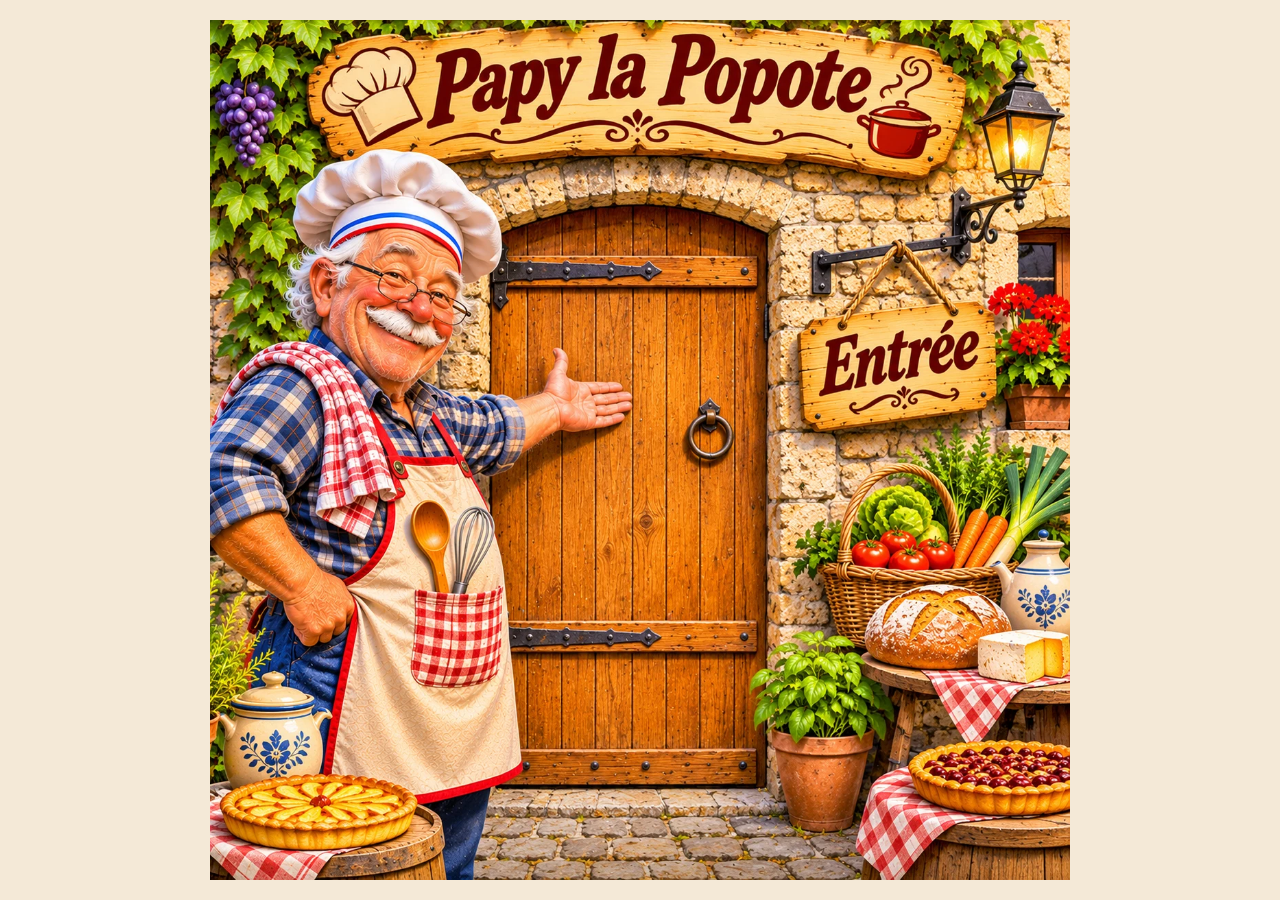
==== index.html @ 2a914284 "Papy la Popote : entrée, cuisine et livres de recettes Co-Authored-By: Claude Opus 5.5 <noreply@anth" ====
<!doctype html>
<html lang="fr">
<head>
<meta charset="utf-8">
<meta name="viewport" content="width=device-width, initial-scale=1">
<title>Papy la Popote — Entrée</title>
<style>
  * { box-sizing: border-box; }
  body { margin: 0; min-height: 100vh; display: grid; place-items: center; background: #f4e9d7; font-family: Georgia, serif; }
  .scene { position: relative; width: min(100vw, 100vh, 860px); aspect-ratio: 1; overflow: hidden; isolation: isolate; }
  .scene img { display: block; width: 100%; height: 100%; position: absolute; inset: 0; object-fit: cover; user-select: none; pointer-events: none; }

  /* Étape 1 : la porte s'ouvre lentement (4,5 s) */
  .ouverte { opacity: 0; transition: opacity 4.5s ease-in-out; }
  .scene.est-ouverte .ouverte { opacity: 1; }

  /* Étape 2 : on entre dans la cuisine (fondu, avec un léger zoom comme si l'on avançait) */
  .cuisine { opacity: 0; transform: scale(1.06); transition: opacity 2.2s ease, transform 3s ease-out; }
  .scene.dans-cuisine .cuisine { opacity: 1; transform: scale(1); }

  /* Zones cliquables : le panneau « Entrée » et la porte elle-même */
  .entree { position: absolute; border: 0; padding: 0; background: transparent; cursor: pointer; z-index: 2; }
  .entree.panneau { left: 68%; top: 31%; width: 24%; height: 18%; }
  .entree.porte { left: 33%; top: 21%; width: 32%; height: 68%; }
  .entree:focus-visible { outline: 4px solid #ffe16a; outline-offset: 3px; border-radius: 8px; }
  .scene.est-ouverte .entree { display: none; }

  /* Invitation discrète à cliquer, sur le panneau « Entrée » */
  .halo { position: absolute; left: 68%; top: 31%; width: 24%; height: 18%; border-radius: 14px; z-index: 1; pointer-events: none;
          box-shadow: 0 0 0 0 rgba(255,225,106,.7); animation: halo 2.4s ease-out infinite; }
  .scene.est-ouverte .halo { display: none; }
  @keyframes halo { 0% { box-shadow: 0 0 0 0 rgba(255,225,106,.65); } 70%, 100% { box-shadow: 0 0 0 18px rgba(255,225,106,0); } }

  .ressortir { position: absolute; right: 2%; bottom: 2%; z-index: 3; border: 0; background: #6c2818; color: white; padding: .7em 1em; border-radius: 10px;
               font: 600 15px system-ui, sans-serif; cursor: pointer; opacity: 0; pointer-events: none; transition: opacity .4s; }
  .scene.terminee .ressortir { opacity: 1; pointer-events: auto; }


  /* Les deux livres de la table, cliquables une fois dans la cuisine */
  .livre-lien { position: absolute; z-index: 2; border-radius: 6px; display: none; }
  .livre-lien.sale { left: 38.5%; top: 50.5%; width: 26.5%; height: 24%; }
  .livre-lien.sucre { left: 66.5%; top: 50.5%; width: 26.5%; height: 24%; }
  .scene.terminee .livre-lien { display: block; }
  .livre-lien:hover, .livre-lien:focus-visible { box-shadow: 0 0 0 4px rgba(255,225,106,.9), 0 0 26px 8px rgba(255,225,106,.55); outline: none; }
  .livre-lien span { position: absolute; left: 50%; bottom: -2.2em; transform: translateX(-50%); white-space: nowrap; background: #6c2818; color: #fff;
                     font: 600 14px system-ui, sans-serif; padding: .35em .7em; border-radius: 8px; opacity: 0; transition: opacity .25s; pointer-events: none; }
  .livre-lien:hover span, .livre-lien:focus-visible span { opacity: 1; }
  @media (hover: none) { .scene.terminee .livre-lien { animation: halo 2.4s ease-out infinite; } }
  .scene.sans-transition img { transition: none !important; }
  @media (prefers-reduced-motion: reduce) {
    .ouverte, .cuisine { transition-duration: .01ms; }
    .cuisine { transform: none; }
    .halo { animation: none; }
  }
</style>
</head>
<body>
<main class="scene" id="scene" aria-label="Entrée de la cuisine de Papy la Popote">
  <img src="images/porte-fermee.webp" alt="Papy la Popote devant la porte fermée de sa cuisine">
  <img class="ouverte" src="images/porte-ouverte.webp" alt="" aria-hidden="true">
  <img class="cuisine" src="images/cuisine.webp" alt="" aria-hidden="true">
  <span class="halo" aria-hidden="true"></span>
  <button class="entree panneau" id="entree" aria-label="Ouvrir la porte et entrer dans la cuisine" title="Entrer"></button>
  <button class="entree porte" tabindex="-1" aria-hidden="true" title="Entrer"></button>
  <a class="livre-lien sale" href="livres/recettes-salees-france.html" aria-label="Ouvrir le livre « Recettes salées »"><span>Ouvrir les recettes salées</span></a>
  <a class="livre-lien sucre" href="livres/recettes-sucrees-france.html" aria-label="Ouvrir le livre « Recettes sucrées »"><span>Ouvrir les recettes sucrées</span></a>
  <button class="ressortir" id="ressortir">Ressortir</button>
</main>
<script>
const scene = document.getElementById('scene');
const imgs = scene.querySelectorAll('img');
const ressortir = document.getElementById('ressortir');
const lent = !matchMedia('(prefers-reduced-motion: reduce)').matches;
let minuteurs = [];
function plus_tard(fn, ms) { minuteurs.push(setTimeout(fn, lent ? ms : 0)); }
function annuler() { minuteurs.forEach(clearTimeout); minuteurs = []; }

function entrer() {
  annuler();
  scene.classList.add('est-ouverte');                 // 1. la porte s'ouvre (4,5 s)
  plus_tard(() => {                                    // 2. dès que la porte est ouverte, la cuisine apparaît en fondu
    scene.classList.add('dans-cuisine');
    imgs[0].alt = ''; imgs[2].alt = "La cuisine de Papy la Popote, avec les livres « Recettes salées » et « Recettes sucrées » sur la table";
    imgs[2].removeAttribute('aria-hidden');
  }, 4500);
  plus_tard(() => scene.classList.add('terminee'), 7000);
}
scene.querySelectorAll('.entree').forEach(b => b.addEventListener('click', entrer));

ressortir.addEventListener('click', () => {           // retour devant la porte fermée
  annuler();
  scene.classList.remove('est-ouverte', 'dans-cuisine', 'terminee');
  imgs[0].alt = 'Papy la Popote devant la porte fermée de sa cuisine';
  imgs[2].alt = ''; imgs[2].setAttribute('aria-hidden', 'true');
  document.getElementById('entree').focus();
});

// Retour d'un livre (index.html#cuisine) : on arrive directement dans la cuisine
if (location.hash === '#cuisine') {
  scene.classList.add('sans-transition', 'est-ouverte', 'dans-cuisine', 'terminee');
  requestAnimationFrame(() => requestAnimationFrame(() => scene.classList.remove('sans-transition')));
  imgs[0].alt = ''; imgs[2].alt = "La cuisine de Papy la Popote, avec les livres « Recettes salées » et « Recettes sucrées » sur la table";
  imgs[2].removeAttribute('aria-hidden');
  history.replaceState(null, '', location.pathname);
}

// Précharger les images suivantes pour que les fondus soient fluides
[...imgs].forEach(i => { i.decoding = 'async'; });
</script>
</body>
</html>
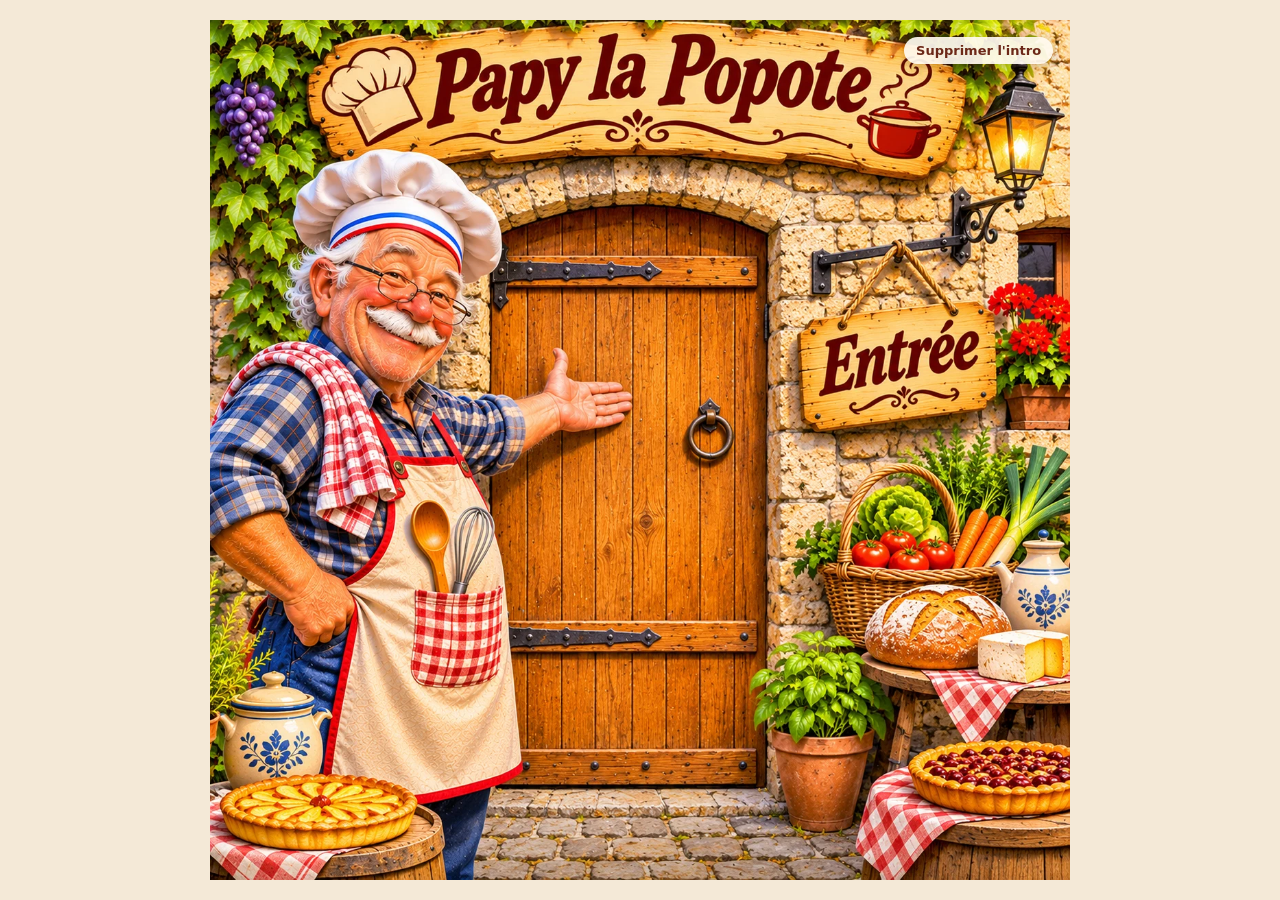
==== commit 42e15aec: "Page d'accueil : annotation « Supprimer l'intro » Co-Authored-By: Claude Opus 5.5 <noreply@anthropic" ====
--- a/index.html
+++ b/index.html
@@ -4,6 +4,14 @@
 <meta charset="utf-8">
 <meta name="viewport" content="width=device-width, initial-scale=1">
 <title>Papy la Popote — Entrée</title>
+<meta name="theme-color" content="#6c2818">
+<link rel="manifest" href="manifest.webmanifest">
+<link rel="icon" type="image/png" href="icones/favicon-48.png?v=20261115">
+<link rel="apple-touch-icon" href="icones/apple-touch-icon.png?v=20261115">
+<meta name="apple-mobile-web-app-capable" content="yes">
+<meta name="mobile-web-app-capable" content="yes">
+<meta name="apple-mobile-web-app-title" content="Papy la Popote">
+<meta name="apple-mobile-web-app-status-bar-style" content="black-translucent">
 <style>
   * { box-sizing: border-box; }
   body { margin: 0; min-height: 100vh; display: grid; place-items: center; background: #f4e9d7; font-family: Georgia, serif; }
@@ -35,11 +43,17 @@
                font: 600 15px system-ui, sans-serif; cursor: pointer; opacity: 0; pointer-events: none; transition: opacity .4s; }
   .scene.terminee .ressortir { opacity: 1; pointer-events: auto; }
 
+  /* Annotation « Supprimer l'intro » : on arrive ensuite directement dans la cuisine */
+  .intro { position: absolute; right: 2%; top: 2%; z-index: 3; border: 0; border-radius: 999px; padding: .45em .9em; cursor: pointer;
+           font: 600 13px system-ui, sans-serif; background: rgba(255,250,240,.92); color: #6c2818; box-shadow: 0 2px 10px rgba(60,30,10,.25); }
+  .intro:hover, .intro:focus-visible { background: #6c2818; color: #fff; outline: none; }
+  .scene.est-ouverte .intro { display: none; }
 
-  /* Les deux livres de la table, cliquables une fois dans la cuisine */
+  /* Les trois livres de la table, cliquables une fois dans la cuisine */
   .livre-lien { position: absolute; z-index: 2; border-radius: 6px; display: none; }
-  .livre-lien.sale { left: 38.5%; top: 50.5%; width: 26.5%; height: 24%; }
-  .livre-lien.sucre { left: 66.5%; top: 50.5%; width: 26.5%; height: 24%; }
+  .livre-lien.sale { left: 20%; top: 51%; width: 24.5%; height: 25%; }
+  .livre-lien.sucre { left: 44.7%; top: 51%; width: 24.5%; height: 25%; }
+  .livre-lien.outremer { left: 69.3%; top: 51%; width: 27.3%; height: 25%; }
   .scene.terminee .livre-lien { display: block; }
   .livre-lien:hover, .livre-lien:focus-visible { box-shadow: 0 0 0 4px rgba(255,225,106,.9), 0 0 26px 8px rgba(255,225,106,.55); outline: none; }
   .livre-lien span { position: absolute; left: 50%; bottom: -2.2em; transform: translateX(-50%); white-space: nowrap; background: #6c2818; color: #fff;
@@ -47,6 +61,18 @@
   .livre-lien:hover span, .livre-lien:focus-visible span { opacity: 1; }
   @media (hover: none) { .scene.terminee .livre-lien { animation: halo 2.4s ease-out infinite; } }
   .scene.sans-transition img { transition: none !important; }
+
+  /* Barre d'outils : installation et état hors ligne */
+  .outils { position: fixed; left: 50%; bottom: max(10px, env(safe-area-inset-bottom)); transform: translateX(-50%); z-index: 10;
+            display: flex; gap: 8px; flex-wrap: wrap; justify-content: center; width: max-content; max-width: 96vw; }
+  .puce { border: 0; border-radius: 999px; padding: .5em .9em; font: 600 14px system-ui, sans-serif; background: rgba(255,250,240,.94); color: #6c2818;
+          box-shadow: 0 2px 10px rgba(60,30,10,.25); }
+  button.puce { background: #6c2818; color: #fff; cursor: pointer; }
+  .puce[hidden] { display: none; }
+  .aide-ios { position: fixed; inset: 0; z-index: 20; display: grid; place-items: center; background: rgba(40,20,10,.55); padding: 16px; }
+  .aide-ios[hidden] { display: none; }
+  .aide-ios div { max-width: 360px; background: #fffaf0; border-radius: 16px; padding: 22px; font: 16px/1.5 system-ui, sans-serif; color: #3a2414; text-align: center; }
+  .aide-ios b { color: #6c2818; } .aide-ios button { margin-top: 14px; }
   @media (prefers-reduced-motion: reduce) {
     .ouverte, .cuisine { transition-duration: .01ms; }
     .cuisine { transform: none; }
@@ -58,14 +84,27 @@
 <main class="scene" id="scene" aria-label="Entrée de la cuisine de Papy la Popote">
   <img src="images/porte-fermee.webp" alt="Papy la Popote devant la porte fermée de sa cuisine">
   <img class="ouverte" src="images/porte-ouverte.webp" alt="" aria-hidden="true">
-  <img class="cuisine" src="images/cuisine.webp" alt="" aria-hidden="true">
+  <img class="cuisine" src="images/cuisine.webp?v=20261119" alt="" aria-hidden="true">
   <span class="halo" aria-hidden="true"></span>
   <button class="entree panneau" id="entree" aria-label="Ouvrir la porte et entrer dans la cuisine" title="Entrer"></button>
   <button class="entree porte" tabindex="-1" aria-hidden="true" title="Entrer"></button>
   <a class="livre-lien sale" href="livres/recettes-salees-france.html" aria-label="Ouvrir le livre « Recettes salées »"><span>Ouvrir les recettes salées</span></a>
   <a class="livre-lien sucre" href="livres/recettes-sucrees-france.html" aria-label="Ouvrir le livre « Recettes sucrées »"><span>Ouvrir les recettes sucrées</span></a>
+  <a class="livre-lien outremer" href="livres/recettes-outre-mer.html" aria-label="Ouvrir le livre « Recettes salées et sucrées d'outre-mer »"><span>Ouvrir les recettes d'outre-mer</span></a>
+  <button class="intro" id="intro">Supprimer l'intro</button>
   <button class="ressortir" id="ressortir">Ressortir</button>
 </main>
+<div class="outils">
+  <button class="puce" id="installer" hidden>📲 Installer l'application</button>
+  <span class="puce" id="etat-horsligne" hidden></span>
+</div>
+<div class="aide-ios" id="aide-ios" hidden><div>
+  Pour installer <b>Papy la Popote</b> sur l'écran d'accueil :<br><br>
+  1. touchez le bouton <b>Partager</b> (le carré avec une flèche vers le haut) ;<br>
+  2. choisissez <b>« Sur l'écran d'accueil »</b> ;<br>
+  3. touchez <b>Ajouter</b>.
+  <br><button class="puce" id="aide-fermer">J'ai compris</button>
+</div></div>
 <script>
 const scene = document.getElementById('scene');
 const imgs = scene.querySelectorAll('img');
@@ -80,7 +119,7 @@
   scene.classList.add('est-ouverte');                 // 1. la porte s'ouvre (4,5 s)
   plus_tard(() => {                                    // 2. dès que la porte est ouverte, la cuisine apparaît en fondu
     scene.classList.add('dans-cuisine');
-    imgs[0].alt = ''; imgs[2].alt = "La cuisine de Papy la Popote, avec les livres « Recettes salées » et « Recettes sucrées » sur la table";
+    imgs[0].alt = ''; imgs[2].alt = "La cuisine de Papy la Popote, avec les livres « Recettes salées », « Recettes sucrées » et « Recettes salées et sucrées d\'outre-mer » sur la table";
     imgs[2].removeAttribute('aria-hidden');
   }, 4500);
   plus_tard(() => scene.classList.add('terminee'), 7000);
@@ -95,17 +134,61 @@
   document.getElementById('entree').focus();
 });
 
-// Retour d'un livre (index.html#cuisine) : on arrive directement dans la cuisine
-if (location.hash === '#cuisine') {
+// « Supprimer l'intro » : le choix est gardé sur l'appareil ; « Remettre l'intro » l'annule
+const btnIntro = document.getElementById('intro');
+function sansIntro() { try { return localStorage.getItem('papy-sans-intro') === '1'; } catch (_) { return false; } }
+function majIntro() { btnIntro.textContent = sansIntro() ? "Remettre l'intro" : "Supprimer l'intro"; }
+majIntro();
+btnIntro.addEventListener('click', () => {
+  const supprimer = !sansIntro();
+  try { if (supprimer) localStorage.setItem('papy-sans-intro', '1'); else localStorage.removeItem('papy-sans-intro'); } catch (_) {}
+  majIntro();
+  if (supprimer) directCuisine();
+});
+
+// Retour d'un livre (index.html#cuisine), ou intro supprimée : on arrive directement dans la cuisine
+function directCuisine() {
+  annuler();
   scene.classList.add('sans-transition', 'est-ouverte', 'dans-cuisine', 'terminee');
   requestAnimationFrame(() => requestAnimationFrame(() => scene.classList.remove('sans-transition')));
-  imgs[0].alt = ''; imgs[2].alt = "La cuisine de Papy la Popote, avec les livres « Recettes salées » et « Recettes sucrées » sur la table";
+  imgs[0].alt = ''; imgs[2].alt = "La cuisine de Papy la Popote, avec les livres « Recettes salées », « Recettes sucrées » et « Recettes salées et sucrées d\'outre-mer » sur la table";
   imgs[2].removeAttribute('aria-hidden');
-  history.replaceState(null, '', location.pathname);
+}
+if (location.hash === '#cuisine' || sansIntro()) {
+  directCuisine();
+  if (location.hash) history.replaceState(null, '', location.pathname);
 }
 
 // Précharger les images suivantes pour que les fondus soient fluides
 [...imgs].forEach(i => { i.decoding = 'async'; });
+
+/* ─── Application installable et consultable hors ligne ─── */
+const etat = document.getElementById('etat-horsligne');
+const btnInstaller = document.getElementById('installer');
+const autonome = matchMedia('(display-mode: standalone)').matches || navigator.standalone;
+const ios = /iphone|ipad|ipod/i.test(navigator.userAgent) || (navigator.platform === 'MacIntel' && navigator.maxTouchPoints > 1);
+let invite = null;
+addEventListener('beforeinstallprompt', e => { e.preventDefault(); invite = e; btnInstaller.hidden = false; });
+if (ios && !autonome) btnInstaller.hidden = false;
+btnInstaller.addEventListener('click', async () => {
+  if (invite) { invite.prompt(); await invite.userChoice; invite = null; btnInstaller.hidden = true; }
+  else if (ios) document.getElementById('aide-ios').hidden = false;
+});
+document.getElementById('aide-fermer').addEventListener('click', () => { document.getElementById('aide-ios').hidden = true; });
+addEventListener('appinstalled', () => { btnInstaller.hidden = true; });
+
+if ('serviceWorker' in navigator && location.protocol !== 'file:') {
+  navigator.serviceWorker.register('sw.js').then(() => navigator.serviceWorker.ready).then(reg => {
+    navigator.serviceWorker.addEventListener('message', e => {
+      const d = e.data; if (!d || d.type !== 'horsligne') return;
+      etat.hidden = false;
+      if (!d.fini) etat.textContent = '📥 Préparation hors ligne : ' + Math.floor(100 * d.fait / d.total) + ' %';
+      else if (d.erreurs) etat.textContent = '⚠️ Hors ligne incomplet (connexion coupée) : réessai à la prochaine visite';
+      else { etat.textContent = '✓ Disponible hors ligne'; setTimeout(() => { etat.hidden = true; }, 4000); }
+    });
+    reg.active && reg.active.postMessage({ type: 'telecharger' });
+  });
+}
 </script>
 </body>
 </html>
